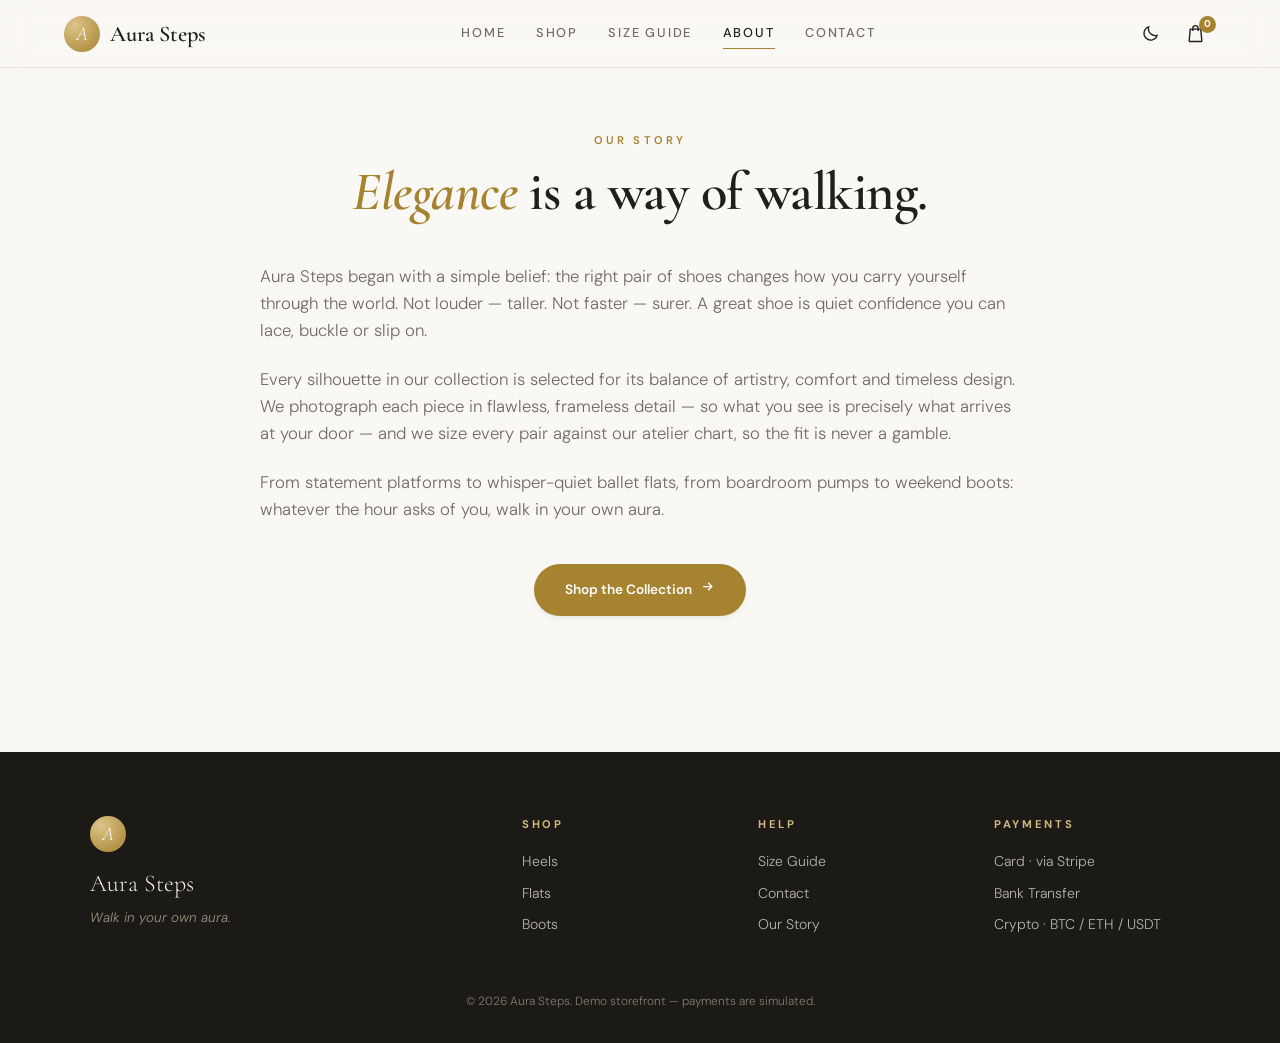
==== about.html @ 06e5fdce "Add Aura Steps luxury storefront Multi-page static store (home, shop, product, cart, checkout, size " ====
<!DOCTYPE html>
<html lang="en">
<head>
  <meta charset="UTF-8" />
  <meta name="viewport" content="width=device-width, initial-scale=1.0" />
  <title>Our Story — Aura Steps</title>
  <link rel="preconnect" href="https://fonts.googleapis.com" />
  <link rel="preconnect" href="https://fonts.gstatic.com" crossorigin />
  <link href="https://fonts.googleapis.com/css2?family=Cormorant+Garamond:ital,wght@0,500;0,600;1,500&family=DM+Sans:ital,opsz,wght@0,9..40,300;0,9..40,400;0,9..40,500;0,9..40,600;1,9..40,300&display=swap" rel="stylesheet" />
  <link rel="stylesheet" href="assets/styles.css" />
</head>
<body data-page="about">

  <header class="site-header" id="siteHeader"></header>

  <div class="container page-head" style="text-align:center;">
    <p class="eyebrow">Our Story</p>
    <h1><em style="color:hsl(var(--primary)); font-style:italic;">Elegance</em> is a way of walking.</h1>
  </div>

  <section class="section container" style="max-width: 760px; padding-top: 2rem;">
    <p style="color:hsl(var(--muted-foreground)); font-size:1.05rem; margin-bottom:1.4rem;">
      Aura Steps began with a simple belief: the right pair of shoes changes how you carry yourself through the world.
      Not louder — taller. Not faster — surer. A great shoe is quiet confidence you can lace, buckle or slip on.
    </p>
    <p style="color:hsl(var(--muted-foreground)); font-size:1.05rem; margin-bottom:1.4rem;">
      Every silhouette in our collection is selected for its balance of artistry, comfort and timeless design.
      We photograph each piece in flawless, frameless detail — so what you see is precisely what arrives at your door —
      and we size every pair against our atelier chart, so the fit is never a gamble.
    </p>
    <p style="color:hsl(var(--muted-foreground)); font-size:1.05rem;">
      From statement platforms to whisper-quiet ballet flats, from boardroom pumps to weekend boots:
      whatever the hour asks of you, walk in your own aura.
    </p>
    <div style="text-align:center; margin-top:2.6rem;">
      <a href="shop.html" class="btn btn-primary">Shop the Collection <span data-icon="arrow"></span></a>
    </div>
  </section>

  <footer class="site-footer" id="siteFooter"></footer>

  <script src="assets/data.js"></script>
  <script src="assets/main.js"></script>
</body>
</html>
---- assets/styles.css ----
/* ============================================================
   AURA STEPS — design system
   Warm ivory / gold token palette with dark mode
   (HSL tokens modeled on the Aura Heels style guide)
   ============================================================ */

:root {
  --background: 40 33% 97%;
  --foreground: 30 8% 12%;
  --card: 40 40% 99%;
  --card-foreground: 30 8% 12%;
  --primary: 42 55% 42%;
  --primary-foreground: 0 0% 100%;
  --secondary: 40 30% 92%;
  --secondary-foreground: 30 8% 15%;
  --muted: 40 25% 93%;
  --muted-foreground: 30 6% 42%;
  --accent: 42 35% 89%;
  --accent-foreground: 30 8% 15%;
  --destructive: 0 72% 45%;
  --border: 38 20% 86%;
  --input: 38 20% 84%;
  --ring: 42 55% 42%;

  --radius: 0.625rem;
  --radius-sm: calc(var(--radius) - 4px);
  --radius-lg: calc(var(--radius) + 4px);
  --radius-full: 9999px;

  --shadow-sm: 0 1px 2px 0 rgb(0 0 0 / 0.03), 0 1px 3px 0 rgb(0 0 0 / 0.06);
  --shadow-md: 0 4px 6px -1px rgb(0 0 0 / 0.05), 0 2px 4px -2px rgb(0 0 0 / 0.05);
  --shadow-lg: 0 10px 15px -3px rgb(0 0 0 / 0.07), 0 4px 6px -4px rgb(0 0 0 / 0.05);
  --shadow-hero: 0 30px 80px -35px rgba(68, 48, 16, 0.55);

  --duration-fast: 150ms;
  --duration-normal: 250ms;
  --duration-slow: 350ms;

  --font-body: "DM Sans", "Segoe UI", sans-serif;
  --font-display: "Cormorant Garamond", Georgia, serif;

  --shoe-pane: radial-gradient(circle at 50% 32%, hsl(40 45% 99%) 0%, hsl(40 33% 94%) 62%, hsl(39 30% 89%) 100%);
  --shoe-shadow: drop-shadow(0 22px 18px rgba(60, 45, 20, 0.26));
}

.dark {
  --background: 240 8% 6%;
  --foreground: 40 20% 96%;
  --card: 240 7% 9%;
  --card-foreground: 40 20% 96%;
  --primary: 42 55% 55%;
  --primary-foreground: 30 10% 8%;
  --secondary: 240 5% 13%;
  --secondary-foreground: 40 20% 96%;
  --muted: 240 5% 14%;
  --muted-foreground: 40 8% 62%;
  --accent: 240 5% 17%;
  --accent-foreground: 40 20% 96%;
  --border: 240 5% 17%;
  --input: 240 5% 19%;
  --ring: 42 55% 55%;

  --shadow-sm: 0 1px 3px 0 rgb(0 0 0 / 0.3), 0 1px 2px -1px rgb(0 0 0 / 0.3);
  --shadow-md: 0 4px 6px -1px rgb(0 0 0 / 0.35), 0 2px 4px -2px rgb(0 0 0 / 0.3);
  --shadow-lg: 0 10px 15px -3px rgb(0 0 0 / 0.4), 0 4px 6px -4px rgb(0 0 0 / 0.3);
  --shadow-hero: 0 30px 80px -35px rgba(0, 0, 0, 0.8);

  --shoe-pane: radial-gradient(circle at 50% 32%, hsl(240 6% 15%) 0%, hsl(240 6% 11%) 62%, hsl(240 7% 8%) 100%);
  --shoe-shadow: drop-shadow(0 22px 20px rgba(0, 0, 0, 0.55));
}

* { margin: 0; padding: 0; box-sizing: border-box; }
[hidden] { display: none !important; }
html { scroll-behavior: smooth; }

body {
  font-family: var(--font-body);
  background: hsl(var(--background));
  color: hsl(var(--foreground));
  line-height: 1.6;
  font-weight: 300;
  transition: background-color var(--duration-normal), color var(--duration-normal);
}

h1, h2, h3 { font-family: var(--font-display); font-weight: 600; line-height: 1.05; letter-spacing: -0.01em; }
a { color: inherit; }
img { max-width: 100%; }

.eyebrow {
  display: inline-flex; align-items: center; gap: 0.5rem;
  text-transform: uppercase; letter-spacing: 0.28em;
  font-size: 0.7rem; font-weight: 600;
  color: hsl(var(--primary));
  margin-bottom: 0.9rem;
}

.container { max-width: 1200px; margin: 0 auto; padding: 0 1.5rem; }
.section { padding: 4.5rem 0; }
.section-head { margin-bottom: 2.4rem; }
.section-head.center { text-align: center; }
.section-head h2 { font-size: clamp(2rem, 3.6vw, 2.8rem); }
.section-sub { color: hsl(var(--muted-foreground)); max-width: 540px; margin-top: 0.6rem; }
.center .section-sub { margin-inline: auto; }

/* ---------- Buttons ---------- */
.btn {
  display: inline-flex; align-items: center; justify-content: center; gap: 0.55rem;
  font-family: var(--font-body); font-size: 0.85rem; font-weight: 600;
  text-decoration: none; border: none; cursor: pointer;
  padding: 0.95rem 1.9rem; border-radius: var(--radius-full);
  transition: transform var(--duration-fast), background-color var(--duration-fast), color var(--duration-fast);
}
.btn-primary { background: hsl(var(--primary)); color: hsl(var(--primary-foreground)); box-shadow: var(--shadow-md); }
.btn-primary:hover { transform: scale(1.04); }
.btn-dark { background: hsl(var(--foreground)); color: hsl(var(--background)); box-shadow: var(--shadow-md); }
.btn-dark:hover { transform: scale(1.04); }
.btn-outline {
  background: hsl(var(--card) / 0.8); color: hsl(var(--foreground));
  border: 1px solid hsl(var(--border)); box-shadow: var(--shadow-sm); backdrop-filter: blur(6px);
}
.btn-outline:hover { background: hsl(var(--accent)); }
.btn-block { width: 100%; }

/* ---------- Header ---------- */
.site-header {
  position: sticky; top: 0; z-index: 50;
  background: hsl(var(--background) / 0.82);
  backdrop-filter: blur(14px);
  border-bottom: 1px solid hsl(var(--border) / 0.7);
}
.nav-inner {
  max-width: 1200px; margin: 0 auto;
  display: flex; align-items: center; justify-content: space-between;
  padding: 0.85rem 1.5rem; gap: 1rem;
}
.brand { display: flex; align-items: center; gap: 0.65rem; text-decoration: none; }
.brand-mark {
  width: 36px; height: 36px; border-radius: 50%;
  display: grid; place-items: center;
  background: radial-gradient(circle at 30% 25%, hsl(42 55% 70%), hsl(var(--primary)));
  color: #fff; font-family: var(--font-display); font-size: 1.25rem; font-style: italic;
}
.brand-name { font-family: var(--font-display); font-size: 1.4rem; font-weight: 600; }
.nav-links { display: flex; gap: 1.9rem; }
.nav-links a {
  text-decoration: none; font-size: 0.8rem; letter-spacing: 0.14em; text-transform: uppercase;
  font-weight: 500; color: hsl(var(--muted-foreground));
  transition: color var(--duration-fast);
  padding: 0.3rem 0;
}
.nav-links a:hover { color: hsl(var(--primary)); }
.nav-links a.active { color: hsl(var(--foreground)); border-bottom: 1.5px solid hsl(var(--primary)); }
.nav-actions { display: flex; align-items: center; gap: 0.35rem; }
.icon-btn {
  position: relative; display: grid; place-items: center;
  width: 40px; height: 40px; border-radius: 50%;
  background: none; border: none; cursor: pointer; color: hsl(var(--foreground));
  text-decoration: none; transition: background-color var(--duration-fast);
}
.icon-btn:hover { background: hsl(var(--accent)); }
.cart-count {
  position: absolute; top: 2px; right: 0;
  background: hsl(var(--primary)); color: hsl(var(--primary-foreground));
  font-size: 0.62rem; font-weight: 700;
  min-width: 17px; height: 17px; border-radius: var(--radius-full);
  display: grid; place-items: center; padding: 0 3px;
}
.menu-btn { display: none; }

/* ---------- Hero ---------- */
.hero {
  position: relative; overflow: hidden; isolation: isolate;
  background:
    radial-gradient(circle at 75% 35%, hsl(var(--primary) / 0.16), transparent 38%),
    linear-gradient(135deg, hsl(var(--background)), hsl(var(--secondary)));
}
.hero-ring {
  position: absolute; left: -6rem; top: 5rem; width: 18rem; height: 18rem;
  border-radius: 50%; border: 1px solid hsl(var(--primary) / 0.16);
}
.hero-glow {
  position: absolute; right: -6rem; top: -6rem; width: 24rem; height: 24rem;
  border-radius: 50%; background: hsl(var(--primary) / 0.06); filter: blur(48px);
}
.hero-grid {
  position: relative; max-width: 1200px; margin: 0 auto;
  display: grid; grid-template-columns: 1.05fr 0.95fr; align-items: center;
  gap: 2.5rem; padding: 4.5rem 1.5rem 5rem; min-height: 620px;
}
.hero h1 { font-size: clamp(2.9rem, 6vw, 4.6rem); letter-spacing: -0.02em; }
.hero h1 span { color: hsl(var(--primary)); font-style: italic; }
.hero-sub { margin-top: 1.4rem; max-width: 460px; color: hsl(var(--muted-foreground)); font-size: 1.05rem; }
.hero-ctas { margin-top: 2rem; display: flex; flex-wrap: wrap; gap: 0.8rem; }
.hero-tags {
  margin-top: 2.4rem; display: flex; flex-wrap: wrap; gap: 0.6rem 1.7rem;
  font-size: 0.68rem; letter-spacing: 0.16em; text-transform: uppercase; color: hsl(var(--muted-foreground));
}
.hero-figure { position: relative; max-width: 520px; width: 100%; margin: 0 auto; }
.hero-figure-ring {
  position: absolute; inset: -1.1rem; border-radius: 2.5rem;
  border: 1px solid hsl(var(--primary) / 0.22); transform: rotate(3deg);
}
.hero-figure-card {
  position: relative; aspect-ratio: 1; border-radius: 2rem; overflow: hidden;
  background: var(--shoe-pane); box-shadow: var(--shadow-hero);
  display: grid; place-items: center;
}
.hero-figure-card img { width: 74%; height: 74%; object-fit: contain; filter: var(--shoe-shadow); }
.hero-spot {
  position: absolute; left: 1.4rem; right: 1.4rem; bottom: 1.4rem;
  display: flex; align-items: flex-end; justify-content: space-between; gap: 1rem;
  background: hsl(var(--background) / 0.85); border: 1px solid hsl(var(--border) / 0.7);
  border-radius: 1.1rem; padding: 0.95rem 1.1rem; backdrop-filter: blur(10px); box-shadow: var(--shadow-md);
}
.hero-spot .eyebrow { margin: 0; font-size: 0.6rem; }
.hero-spot h3 { font-size: 1.25rem; margin-top: 0.2rem; }
.hero-spot a {
  white-space: nowrap; text-decoration: none;
  background: hsl(var(--foreground)); color: hsl(var(--background));
  font-size: 0.72rem; font-weight: 600; padding: 0.5rem 1rem; border-radius: var(--radius-full);
}

/* ---------- Value props ---------- */
.value-props { border-bottom: 1px solid hsl(var(--border) / 0.6); background: hsl(var(--secondary) / 0.4); }
.value-grid {
  max-width: 1200px; margin: 0 auto;
  display: grid; grid-template-columns: repeat(3, 1fr); gap: 1.4rem;
  padding: 2.4rem 1.5rem;
}
.value-item {
  display: flex; gap: 1rem; align-items: flex-start;
  background: hsl(var(--card)); border-radius: var(--radius-lg);
  padding: 1.25rem 1.3rem; box-shadow: var(--shadow-sm);
}
.value-item .vicon {
  flex-shrink: 0; width: 44px; height: 44px; border-radius: 50%;
  display: grid; place-items: center;
  background: hsl(var(--primary) / 0.1); color: hsl(var(--primary));
}
.value-item h3 { font-family: var(--font-body); font-size: 0.95rem; font-weight: 600; }
.value-item p { font-size: 0.85rem; color: hsl(var(--muted-foreground)); margin-top: 0.2rem; }

/* ---------- Product cards ---------- */
.product-grid {
  display: grid; grid-template-columns: repeat(auto-fill, minmax(240px, 1fr)); gap: 1.5rem;
}
.product-card {
  display: block; text-decoration: none;
  background: hsl(var(--card)); border: 1px solid hsl(var(--border) / 0.7);
  border-radius: 1.1rem; overflow: hidden;
  transition: transform var(--duration-normal), box-shadow var(--duration-normal);
}
.product-card:hover { transform: translateY(-5px); box-shadow: var(--shadow-lg); }
.product-card-image {
  aspect-ratio: 1 / 1.02; position: relative; overflow: hidden;
  display: grid; place-items: center; background: var(--shoe-pane);
}
.product-card-image img {
  width: 76%; height: 76%; object-fit: contain;
  filter: var(--shoe-shadow);
  transition: transform var(--duration-slow);
}
.product-card:hover .product-card-image img { transform: translateY(-4px) scale(1.04); }
.product-badge {
  position: absolute; top: 13px; left: 13px; z-index: 2;
  background: hsl(var(--card) / 0.92); color: hsl(var(--primary));
  font-size: 0.6rem; font-weight: 700; letter-spacing: 0.18em; text-transform: uppercase;
  padding: 0.32rem 0.75rem; border-radius: var(--radius-full); box-shadow: var(--shadow-sm);
}
.product-card-body { padding: 1.05rem 1.2rem 1.3rem; text-align: center; }
.product-style { font-size: 0.66rem; letter-spacing: 0.2em; text-transform: uppercase; color: hsl(var(--muted-foreground)); }
.product-card-body h3 { font-size: 1.35rem; margin-top: 0.15rem; }
.product-price { margin-top: 0.4rem; font-weight: 600; font-size: 0.95rem; }
.empty-note { grid-column: 1 / -1; text-align: center; color: hsl(var(--muted-foreground)); padding: 3rem 0; font-style: italic; font-family: var(--font-display); font-size: 1.25rem; }

.row-head { display: flex; align-items: flex-end; justify-content: space-between; gap: 1rem; margin-bottom: 2rem; }

/* ---------- Story ---------- */
.story { background: hsl(var(--secondary) / 0.4); }
.story-grid {
  max-width: 1200px; margin: 0 auto;
  display: grid; grid-template-columns: 1fr 1fr; align-items: center; gap: 2.6rem;
  padding: 4.5rem 1.5rem;
}
.story-collage {
  position: relative; aspect-ratio: 4 / 3; border-radius: 2rem;
  background: linear-gradient(135deg, hsl(var(--card)), hsl(var(--secondary)), hsl(var(--accent)));
  box-shadow: var(--shadow-lg);
}
.story-collage .tile {
  position: absolute; border-radius: 1.1rem; overflow: hidden;
  background: var(--shoe-pane); box-shadow: var(--shadow-lg);
  display: grid; place-items: center;
}
.story-collage .tile img { width: 80%; height: 80%; object-fit: contain; filter: var(--shoe-shadow); }
.tile-1 { left: 6%; top: 10%; width: 55%; height: 74%; transform: rotate(-3deg); }
.tile-2 { right: 5%; top: 7%; width: 36%; height: 42%; transform: rotate(3deg); }
.tile-3 { right: 8%; bottom: 6%; width: 38%; height: 38%; transform: rotate(-2deg); }
.story-copy h2 { font-size: clamp(2rem, 3.6vw, 2.8rem); margin-bottom: 1rem; }
.story-copy p { color: hsl(var(--muted-foreground)); }
.story-stats { margin-top: 2.2rem; display: grid; grid-template-columns: repeat(3, 1fr); gap: 1.4rem; }
.counter { font-family: var(--font-display); font-size: 2.3rem; font-weight: 600; color: hsl(var(--primary)); }
.story-stats p { font-size: 0.85rem; color: hsl(var(--muted-foreground)); margin-top: 0.15rem; }

/* ---------- Shop toolbar ---------- */
.shop-toolbar {
  display: flex; flex-wrap: wrap; align-items: center; gap: 0.9rem;
  margin-bottom: 2.2rem;
}
.search-wrap {
  display: flex; align-items: center; gap: 0.55rem;
  background: hsl(var(--card)); border: 1px solid hsl(var(--input));
  border-radius: var(--radius-full); padding: 0.6rem 1.1rem; flex: 1; min-width: 210px;
  color: hsl(var(--muted-foreground));
}
.search-wrap input {
  border: none; background: none; outline: none; width: 100%;
  font-family: var(--font-body); font-size: 0.9rem; color: hsl(var(--foreground));
}
.filter-chip {
  background: hsl(var(--card)); border: 1px solid hsl(var(--border));
  border-radius: var(--radius-full); padding: 0.55rem 1.35rem; cursor: pointer;
  font-family: var(--font-body); font-size: 0.76rem; letter-spacing: 0.14em; text-transform: uppercase;
  color: hsl(var(--muted-foreground)); transition: all var(--duration-fast); font-weight: 500;
}
.filter-chip:hover { border-color: hsl(var(--primary)); color: hsl(var(--primary)); }
.filter-chip.active { background: hsl(var(--foreground)); border-color: hsl(var(--foreground)); color: hsl(var(--background)); }
.sort-select {
  background: hsl(var(--card)); border: 1px solid hsl(var(--input));
  border-radius: var(--radius-full); padding: 0.6rem 1rem;
  font-family: var(--font-body); font-size: 0.85rem; color: hsl(var(--foreground)); cursor: pointer;
}
.shop-count { font-size: 0.8rem; color: hsl(var(--muted-foreground)); letter-spacing: 0.08em; }

/* ---------- Product page ---------- */
.breadcrumb { font-size: 0.8rem; color: hsl(var(--muted-foreground)); margin-bottom: 1.6rem; }
.breadcrumb a { color: inherit; text-decoration: none; }
.breadcrumb a:hover { color: hsl(var(--primary)); }
.breadcrumb span { color: hsl(var(--foreground)); }
.pd-grid { display: grid; grid-template-columns: 1fr 1fr; gap: 3rem; align-items: start; }
.pd-image {
  position: relative; border-radius: 1.6rem; overflow: hidden;
  background: var(--shoe-pane); aspect-ratio: 1; display: grid; place-items: center;
  box-shadow: var(--shadow-md);
}
.pd-image img { width: 78%; height: 78%; object-fit: contain; filter: var(--shoe-shadow); }
.pd-info h1 { font-size: clamp(2.1rem, 4vw, 3rem); }
.pd-style { font-size: 0.75rem; letter-spacing: 0.22em; text-transform: uppercase; color: hsl(var(--muted-foreground)); margin-top: 0.3rem; }
.pd-price { font-size: 1.4rem; font-weight: 600; color: hsl(var(--primary)); margin: 1rem 0 1.1rem; }
.pd-desc { color: hsl(var(--muted-foreground)); font-size: 0.95rem; }
.pd-section { margin-top: 1.7rem; }
.pd-label-row {
  display: flex; justify-content: space-between; align-items: center;
  font-size: 0.75rem; letter-spacing: 0.14em; text-transform: uppercase;
  color: hsl(var(--muted-foreground)); margin-bottom: 0.7rem; font-weight: 500;
}
.link-btn {
  background: none; border: none; cursor: pointer; font-family: var(--font-body);
  font-size: 0.78rem; color: hsl(var(--primary)); text-decoration: underline; text-underline-offset: 3px;
}
.size-pills { display: flex; flex-wrap: wrap; gap: 0.5rem; }
.size-pill {
  min-width: 47px; padding: 0.55rem 0.7rem;
  border: 1px solid hsl(var(--input)); border-radius: var(--radius);
  background: hsl(var(--card)); color: hsl(var(--foreground));
  font-family: var(--font-body); font-size: 0.85rem; cursor: pointer;
  transition: all var(--duration-fast);
}
.size-pill:hover { border-color: hsl(var(--primary)); }
.size-pill.selected { background: hsl(var(--foreground)); color: hsl(var(--background)); border-color: hsl(var(--foreground)); }
.size-error { color: hsl(var(--destructive)); font-size: 0.8rem; margin-top: 0.55rem; }
.pd-chart { margin-top: 1rem; border: 1px solid hsl(var(--border)); border-radius: var(--radius-lg); overflow: hidden; }
.qty-row { display: flex; align-items: center; gap: 1.1rem; margin-top: 1.7rem; }
.qty-control {
  display: flex; align-items: center; gap: 0.85rem;
  border: 1px solid hsl(var(--input)); border-radius: var(--radius-full);
  padding: 0.4rem 0.9rem; background: hsl(var(--card));
}
.qty-control button {
  background: none; border: none; cursor: pointer; font-size: 1.05rem;
  color: hsl(var(--muted-foreground)); padding: 0.1rem 0.3rem;
}
.pd-fineprint { text-align: center; font-size: 0.75rem; color: hsl(var(--muted-foreground)); margin-top: 0.9rem; }

/* ---------- Size tables ---------- */
.table-wrap { overflow-x: auto; border-radius: var(--radius-lg); box-shadow: var(--shadow-md); }
.size-table { width: 100%; border-collapse: collapse; background: hsl(var(--card)); font-size: 0.9rem; min-width: 520px; }
.size-table th {
  background: hsl(var(--foreground)); color: hsl(var(--background));
  font-weight: 500; letter-spacing: 0.16em; text-transform: uppercase; font-size: 0.68rem;
  padding: 0.85rem 1rem;
}
.size-table td { padding: 0.72rem 1rem; text-align: center; border-bottom: 1px solid hsl(var(--border)); color: hsl(var(--muted-foreground)); }
.size-table tr:last-child td { border-bottom: none; }
.size-table.compact { min-width: 0; font-size: 0.8rem; }
.size-table.compact th { padding: 0.5rem 0.6rem; font-size: 0.6rem; }
.size-table.compact td { padding: 0.45rem 0.6rem; }

.guide-cards { display: grid; grid-template-columns: repeat(auto-fit, minmax(230px, 1fr)); gap: 1.4rem; margin: 2.2rem 0; }
.guide-card { background: hsl(var(--card)); border: 1px solid hsl(var(--border) / 0.7); border-radius: var(--radius-lg); padding: 1.5rem 1.6rem; box-shadow: var(--shadow-sm); }
.guide-card .vicon {
  width: 44px; height: 44px; border-radius: 50%; display: grid; place-items: center;
  background: hsl(var(--primary) / 0.1); color: hsl(var(--primary)); margin-bottom: 0.9rem;
}
.guide-card h3 { font-size: 1.3rem; margin-bottom: 0.4rem; }
.guide-card p { font-size: 0.88rem; color: hsl(var(--muted-foreground)); }

/* ---------- Cart page ---------- */
.cart-grid { display: grid; grid-template-columns: 1.5fr 1fr; gap: 2.6rem; align-items: start; }
.cart-item { display: flex; gap: 1.1rem; padding: 1.2rem 0; border-bottom: 1px solid hsl(var(--border)); }
.cart-item-thumb {
  width: 92px; height: 92px; border-radius: var(--radius-lg); overflow: hidden; flex-shrink: 0;
  background: var(--shoe-pane); display: grid; place-items: center;
}
.cart-item-thumb img { width: 82%; height: 82%; object-fit: contain; filter: var(--shoe-shadow); }
.cart-item-info { flex: 1; }
.cart-item-info h4 { font-family: var(--font-display); font-size: 1.2rem; }
.cart-item-info h4 a { text-decoration: none; }
.cart-item-meta { font-size: 0.76rem; color: hsl(var(--muted-foreground)); letter-spacing: 0.08em; }
.cart-item-row { display: flex; justify-content: space-between; align-items: center; margin-top: 0.6rem; }
.cart-item-price { font-weight: 600; font-size: 0.95rem; }
.cart-item-remove {
  background: none; border: none; color: hsl(var(--muted-foreground)); cursor: pointer;
  font-size: 0.73rem; text-decoration: underline; margin-top: 0.4rem; font-family: var(--font-body);
}
.summary-card {
  background: hsl(var(--secondary) / 0.5); border: 1px solid hsl(var(--border) / 0.7);
  border-radius: 1.2rem; padding: 1.6rem 1.7rem 1.8rem; position: sticky; top: 90px;
}
.summary-card h3 { font-size: 1.5rem; margin-bottom: 1rem; }
.summary-item { display: flex; justify-content: space-between; gap: 1rem; font-size: 0.85rem; padding: 0.3rem 0; color: hsl(var(--muted-foreground)); }
.summary-line { display: flex; justify-content: space-between; font-size: 0.9rem; padding: 0.45rem 0; border-top: 1px solid hsl(var(--border)); color: hsl(var(--muted-foreground)); }
.summary-line.total { font-size: 1.15rem; font-weight: 600; color: hsl(var(--foreground)); }
.summary-note { font-size: 0.74rem; color: hsl(var(--muted-foreground)); margin: 0.5rem 0 1rem; }
.empty-state { text-align: center; padding: 4rem 1rem; }
.empty-state p { font-family: var(--font-display); font-size: 1.5rem; font-style: italic; color: hsl(var(--muted-foreground)); margin-bottom: 1.6rem; }

/* ---------- Checkout ---------- */
.demo-banner {
  display: inline-block; background: hsl(var(--primary) / 0.12); color: hsl(var(--primary));
  font-size: 0.74rem; letter-spacing: 0.08em; font-weight: 500;
  padding: 0.4rem 1rem; border-radius: var(--radius-full); margin-bottom: 1.8rem;
}
.checkout-grid { display: grid; grid-template-columns: 1.45fr 1fr; gap: 2.6rem; align-items: start; }
.checkout-form h3 { font-size: 1.45rem; margin: 1.6rem 0 0.9rem; }
.checkout-form h3:first-child { margin-top: 0; }
.checkout-form input, .checkout-form select, .checkout-form textarea {
  width: 100%; padding: 0.85rem 1.05rem; margin-bottom: 0.7rem;
  border: 1px solid hsl(var(--input)); border-radius: var(--radius-lg);
  background: hsl(var(--card)); color: hsl(var(--foreground));
  font-family: var(--font-body); font-size: 0.9rem;
}
.checkout-form input:focus, .checkout-form select:focus, .checkout-form textarea:focus {
  outline: none; border-color: hsl(var(--ring));
}
.field-row { display: grid; grid-template-columns: 1fr 1fr; gap: 0.7rem; }
.pay-tabs { display: flex; gap: 0.6rem; margin-bottom: 1.1rem; flex-wrap: wrap; }
.pay-tab {
  flex: 1; min-width: 108px;
  background: hsl(var(--card)); border: 1px solid hsl(var(--border)); border-radius: var(--radius-lg);
  padding: 0.75rem 0.5rem; cursor: pointer; color: hsl(var(--foreground));
  font-family: var(--font-body); font-size: 0.8rem; transition: all var(--duration-fast);
}
.pay-tab:hover { border-color: hsl(var(--primary)); }
.pay-tab.active { background: hsl(var(--foreground)); color: hsl(var(--background)); border-color: hsl(var(--foreground)); }
.pay-note { font-size: 0.74rem; color: hsl(var(--muted-foreground)); margin-bottom: 0.8rem; }
.bank-box {
  background: hsl(var(--card)); border: 1px dashed hsl(var(--primary) / 0.5);
  border-radius: var(--radius-lg); padding: 1rem 1.2rem; margin-bottom: 0.6rem;
}
.bank-box p { display: flex; justify-content: space-between; gap: 1rem; font-size: 0.85rem; padding: 0.25rem 0; }
.bank-box span { color: hsl(var(--muted-foreground)); }
.wallet { font-size: 0.78rem; word-break: break-all; text-align: right; }
.success-card { text-align: center; padding: 4rem 1.5rem; }
.success-ring {
  width: 76px; height: 76px; margin: 0 auto 1.6rem;
  border-radius: 50%; display: grid; place-items: center;
  background: radial-gradient(circle at 30% 25%, hsl(42 55% 70%), hsl(var(--primary)));
  color: #fff;
}
.success-card h2 { font-size: 2.4rem; margin-bottom: 0.8rem; }
.success-card p { color: hsl(var(--muted-foreground)); margin-bottom: 1.8rem; }

/* ---------- Footer ---------- */
.site-footer { background: hsl(30 8% 10%); color: hsl(40 30% 92%); padding: 4rem 1.5rem 2rem; margin-top: 4rem; }
.dark .site-footer { background: hsl(240 8% 4%); }
.footer-inner {
  max-width: 1100px; margin: 0 auto;
  display: grid; grid-template-columns: 2fr 1fr 1fr 1fr; gap: 2.5rem;
}
.footer-brand p { font-family: var(--font-display); font-size: 1.5rem; margin-top: 0.8rem; }
.footer-brand small { color: hsl(35 15% 55%); font-style: italic; }
.footer-col h5 { font-size: 0.7rem; letter-spacing: 0.24em; text-transform: uppercase; color: hsl(42 45% 65%); margin-bottom: 1rem; }
.footer-col a { display: block; color: inherit; opacity: 0.72; text-decoration: none; font-size: 0.88rem; margin-bottom: 0.55rem; }
.footer-col a:hover { opacity: 1; color: hsl(42 45% 65%); }
.footer-note { text-align: center; margin-top: 3rem; font-size: 0.74rem; color: hsl(35 10% 48%); }

/* ---------- Toast ---------- */
.toast {
  position: fixed; bottom: 28px; left: 50%; transform: translateX(-50%);
  background: hsl(var(--foreground)); color: hsl(var(--background));
  padding: 0.85rem 1.8rem; border-radius: var(--radius-full);
  font-size: 0.85rem; letter-spacing: 0.04em;
  z-index: 200; box-shadow: var(--shadow-lg);
  animation: rise var(--duration-normal) ease;
}
@keyframes rise { from { transform: translate(-50%, 14px); opacity: 0; } to { transform: translate(-50%, 0); opacity: 1; } }

/* ---------- Reveal ---------- */
.reveal { opacity: 0; transform: translateY(18px); transition: opacity 0.55s ease, transform 0.55s ease; }
.reveal.in { opacity: 1; transform: none; }

/* ---------- Page header ---------- */
.page-head { padding: 3.6rem 0 0.6rem; }
.page-head h1 { font-size: clamp(2.3rem, 4.5vw, 3.4rem); }

/* ---------- Responsive ---------- */
@media (max-width: 920px) {
  .hero-grid { grid-template-columns: 1fr; padding-top: 3rem; min-height: 0; }
  .hero-figure { max-width: 420px; }
  .value-grid { grid-template-columns: 1fr; }
  .story-grid { grid-template-columns: 1fr; }
  .pd-grid { grid-template-columns: 1fr; gap: 2rem; }
  .cart-grid, .checkout-grid { grid-template-columns: 1fr; }
  .summary-card { position: static; }
  .footer-inner { grid-template-columns: 1fr 1fr; }
  .nav-links {
    display: none;
    position: absolute; top: 100%; left: 0; right: 0;
    flex-direction: column; gap: 0;
    background: hsl(var(--background) / 0.97); backdrop-filter: blur(14px);
    border-bottom: 1px solid hsl(var(--border));
    padding: 0.6rem 1.5rem 1rem;
  }
  .nav-links.open { display: flex; }
  .nav-links a { padding: 0.7rem 0; border-bottom: none; }
  .menu-btn { display: grid; }
}
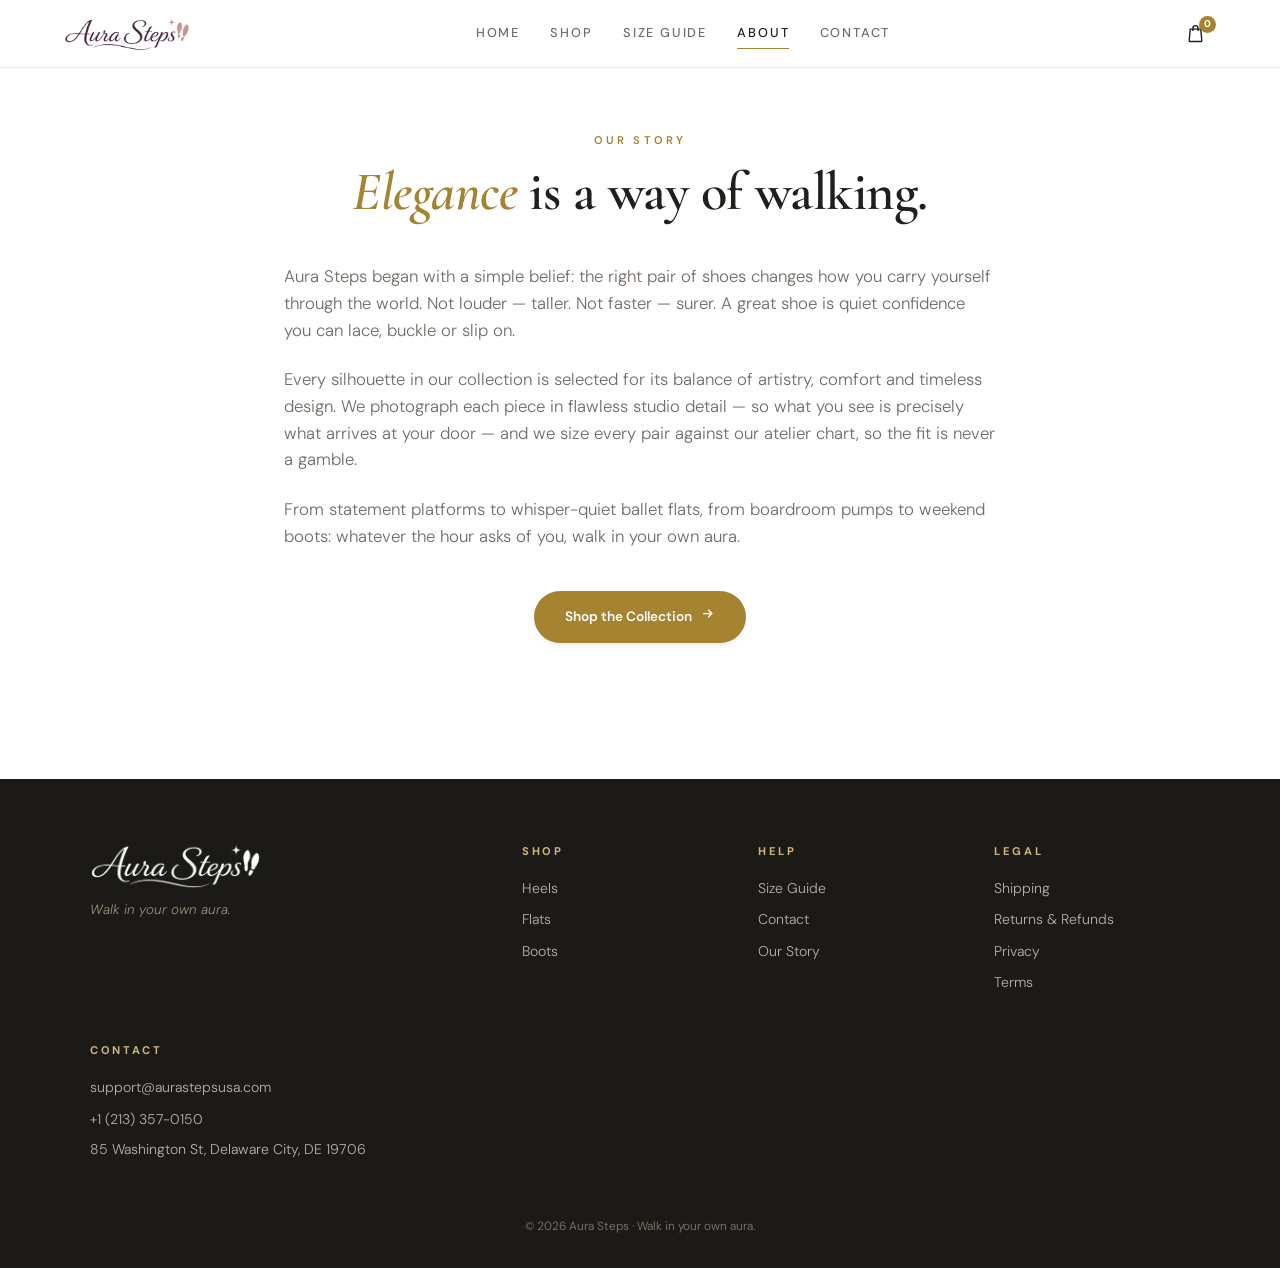
==== commit d94c6bf9: "Reshoot the catalog on white and drop dark mode Replaces every product photo with the new studio set" ====
--- a/about.html
+++ b/about.html
@@ -25,7 +25,7 @@
     </p>
     <p style="color:hsl(var(--muted-foreground)); font-size:1.05rem; margin-bottom:1.4rem;">
       Every silhouette in our collection is selected for its balance of artistry, comfort and timeless design.
-      We photograph each piece in flawless, frameless detail — so what you see is precisely what arrives at your door —
+      We photograph each piece in flawless studio detail — so what you see is precisely what arrives at your door —
       and we size every pair against our atelier chart, so the fit is never a gamble.
     </p>
     <p style="color:hsl(var(--muted-foreground)); font-size:1.05rem;">
--- a/assets/styles.css
+++ b/assets/styles.css
@@ -1,25 +1,27 @@
 /* ============================================================
    AURA STEPS — design system
-   Warm ivory / gold token palette with dark mode
+   Clean white / gold token palette, light only
    (HSL tokens modeled on the Aura Heels style guide)
    ============================================================ */
 
 :root {
-  --background: 40 33% 97%;
+  color-scheme: light;
+
+  --background: 0 0% 100%;
   --foreground: 30 8% 12%;
-  --card: 40 40% 99%;
+  --card: 0 0% 100%;
   --card-foreground: 30 8% 12%;
   --primary: 42 55% 42%;
   --primary-foreground: 0 0% 100%;
-  --secondary: 40 30% 92%;
+  --secondary: 40 14% 96%;
   --secondary-foreground: 30 8% 15%;
-  --muted: 40 25% 93%;
+  --muted: 40 12% 96%;
   --muted-foreground: 30 6% 42%;
-  --accent: 42 35% 89%;
+  --accent: 42 22% 94%;
   --accent-foreground: 30 8% 15%;
   --destructive: 0 72% 45%;
-  --border: 38 20% 86%;
-  --input: 38 20% 84%;
+  --border: 36 12% 89%;
+  --input: 36 12% 86%;
   --ring: 42 55% 42%;
 
   --radius: 0.625rem;
@@ -39,35 +41,9 @@
   --font-body: "DM Sans", "Segoe UI", sans-serif;
   --font-display: "Cormorant Garamond", Georgia, serif;
 
-  --shoe-pane: radial-gradient(circle at 50% 32%, hsl(40 45% 99%) 0%, hsl(40 33% 94%) 62%, hsl(39 30% 89%) 100%);
-  --shoe-shadow: drop-shadow(0 22px 18px rgba(60, 45, 20, 0.26));
-}
-
-.dark {
-  --background: 240 8% 6%;
-  --foreground: 40 20% 96%;
-  --card: 240 7% 9%;
-  --card-foreground: 40 20% 96%;
-  --primary: 42 55% 55%;
-  --primary-foreground: 30 10% 8%;
-  --secondary: 240 5% 13%;
-  --secondary-foreground: 40 20% 96%;
-  --muted: 240 5% 14%;
-  --muted-foreground: 40 8% 62%;
-  --accent: 240 5% 17%;
-  --accent-foreground: 40 20% 96%;
-  --border: 240 5% 17%;
-  --input: 240 5% 19%;
-  --ring: 42 55% 55%;
-
-  --shadow-sm: 0 1px 3px 0 rgb(0 0 0 / 0.3), 0 1px 2px -1px rgb(0 0 0 / 0.3);
-  --shadow-md: 0 4px 6px -1px rgb(0 0 0 / 0.35), 0 2px 4px -2px rgb(0 0 0 / 0.3);
-  --shadow-lg: 0 10px 15px -3px rgb(0 0 0 / 0.4), 0 4px 6px -4px rgb(0 0 0 / 0.3);
-  --shadow-hero: 0 30px 80px -35px rgba(0, 0, 0, 0.8);
-
-  --shoe-pane: radial-gradient(circle at 50% 32%, hsl(240 6% 15%) 0%, hsl(240 6% 11%) 62%, hsl(240 7% 8%) 100%);
-  --shoe-shadow: drop-shadow(0 22px 20px rgba(0, 0, 0, 0.55));
-}
+  --shoe-pane: #ffffff;
+}
+
 
 * { margin: 0; padding: 0; box-sizing: border-box; }
 [hidden] { display: none !important; }
@@ -95,7 +71,7 @@
 }
 
 .container { max-width: 1200px; margin: 0 auto; padding: 0 1.5rem; }
-.section { padding: 4.5rem 0; }
+.section { padding-top: 4.5rem; padding-bottom: 4.5rem; }
 .section-head { margin-bottom: 2.4rem; }
 .section-head.center { text-align: center; }
 .section-head h2 { font-size: clamp(2rem, 3.6vw, 2.8rem); }
@@ -141,6 +117,8 @@
   color: #fff; font-family: var(--font-display); font-size: 1.25rem; font-style: italic;
 }
 .brand-name { font-family: var(--font-display); font-size: 1.4rem; font-weight: 600; }
+.brand-logo { height: 34px; width: auto; display: block; }
+.footer-logo { height: 46px; filter: brightness(0) invert(1); margin-bottom: 0.4rem; }
 .nav-links { display: flex; gap: 1.9rem; }
 .nav-links a {
   text-decoration: none; font-size: 0.8rem; letter-spacing: 0.14em; text-transform: uppercase;
@@ -158,6 +136,12 @@
   text-decoration: none; transition: background-color var(--duration-fast);
 }
 .icon-btn:hover { background: hsl(var(--accent)); }
+.currency-btn {
+  width: auto; min-width: 46px; padding: 0 0.55rem;
+  font-family: var(--font-body); font-size: 0.7rem; font-weight: 600;
+  letter-spacing: 0.08em; color: hsl(var(--muted-foreground));
+}
+.currency-btn:hover { color: hsl(var(--primary)); }
 .cart-count {
   position: absolute; top: 2px; right: 0;
   background: hsl(var(--primary)); color: hsl(var(--primary-foreground));
@@ -205,7 +189,7 @@
   background: var(--shoe-pane); box-shadow: var(--shadow-hero);
   display: grid; place-items: center;
 }
-.hero-figure-card img { width: 74%; height: 74%; object-fit: contain; filter: var(--shoe-shadow); }
+.hero-figure-card img { width: 100%; height: 100%; aspect-ratio: 1; object-fit: contain; }
 .hero-spot {
   position: absolute; left: 1.4rem; right: 1.4rem; bottom: 1.4rem;
   display: flex; align-items: flex-end; justify-content: space-between; gap: 1rem;
@@ -221,7 +205,7 @@
 }
 
 /* ---------- Value props ---------- */
-.value-props { border-bottom: 1px solid hsl(var(--border) / 0.6); background: hsl(var(--secondary) / 0.4); }
+.value-props { border-bottom: 1px solid hsl(var(--border) / 0.6); background: hsl(var(--secondary)); }
 .value-grid {
   max-width: 1200px; margin: 0 auto;
   display: grid; grid-template-columns: repeat(3, 1fr); gap: 1.4rem;
@@ -256,14 +240,14 @@
   display: grid; place-items: center; background: var(--shoe-pane);
 }
 .product-card-image img {
-  width: 76%; height: 76%; object-fit: contain;
-  filter: var(--shoe-shadow);
+  width: 100%; height: 100%; aspect-ratio: 1; object-fit: contain;
   transition: transform var(--duration-slow);
 }
 .product-card:hover .product-card-image img { transform: translateY(-4px) scale(1.04); }
 .product-badge {
   position: absolute; top: 13px; left: 13px; z-index: 2;
-  background: hsl(var(--card) / 0.92); color: hsl(var(--primary));
+  background: hsl(var(--card)); color: hsl(var(--primary));
+  border: 1px solid hsl(var(--primary) / 0.35);
   font-size: 0.6rem; font-weight: 700; letter-spacing: 0.18em; text-transform: uppercase;
   padding: 0.32rem 0.75rem; border-radius: var(--radius-full); box-shadow: var(--shadow-sm);
 }
@@ -276,7 +260,7 @@
 .row-head { display: flex; align-items: flex-end; justify-content: space-between; gap: 1rem; margin-bottom: 2rem; }
 
 /* ---------- Story ---------- */
-.story { background: hsl(var(--secondary) / 0.4); }
+.story { background: hsl(var(--secondary)); }
 .story-grid {
   max-width: 1200px; margin: 0 auto;
   display: grid; grid-template-columns: 1fr 1fr; align-items: center; gap: 2.6rem;
@@ -292,7 +276,7 @@
   background: var(--shoe-pane); box-shadow: var(--shadow-lg);
   display: grid; place-items: center;
 }
-.story-collage .tile img { width: 80%; height: 80%; object-fit: contain; filter: var(--shoe-shadow); }
+.story-collage .tile img { width: 100%; height: 100%; aspect-ratio: 1; object-fit: contain; }
 .tile-1 { left: 6%; top: 10%; width: 55%; height: 74%; transform: rotate(-3deg); }
 .tile-2 { right: 5%; top: 7%; width: 36%; height: 42%; transform: rotate(3deg); }
 .tile-3 { right: 8%; bottom: 6%; width: 38%; height: 38%; transform: rotate(-2deg); }
@@ -341,9 +325,9 @@
 .pd-image {
   position: relative; border-radius: 1.6rem; overflow: hidden;
   background: var(--shoe-pane); aspect-ratio: 1; display: grid; place-items: center;
-  box-shadow: var(--shadow-md);
-}
-.pd-image img { width: 78%; height: 78%; object-fit: contain; filter: var(--shoe-shadow); }
+  border: 1px solid hsl(var(--border) / 0.8); box-shadow: var(--shadow-md);
+}
+.pd-image img { width: 100%; height: 100%; aspect-ratio: 1; object-fit: contain; }
 .pd-info h1 { font-size: clamp(2.1rem, 4vw, 3rem); }
 .pd-style { font-size: 0.75rem; letter-spacing: 0.22em; text-transform: uppercase; color: hsl(var(--muted-foreground)); margin-top: 0.3rem; }
 .pd-price { font-size: 1.4rem; font-weight: 600; color: hsl(var(--primary)); margin: 1rem 0 1.1rem; }
@@ -410,9 +394,10 @@
 .cart-item { display: flex; gap: 1.1rem; padding: 1.2rem 0; border-bottom: 1px solid hsl(var(--border)); }
 .cart-item-thumb {
   width: 92px; height: 92px; border-radius: var(--radius-lg); overflow: hidden; flex-shrink: 0;
-  background: var(--shoe-pane); display: grid; place-items: center;
-}
-.cart-item-thumb img { width: 82%; height: 82%; object-fit: contain; filter: var(--shoe-shadow); }
+  background: var(--shoe-pane); border: 1px solid hsl(var(--border) / 0.8);
+  display: grid; place-items: center;
+}
+.cart-item-thumb img { width: 100%; height: 100%; aspect-ratio: 1; object-fit: contain; }
 .cart-item-info { flex: 1; }
 .cart-item-info h4 { font-family: var(--font-display); font-size: 1.2rem; }
 .cart-item-info h4 a { text-decoration: none; }
@@ -481,9 +466,43 @@
 .success-card h2 { font-size: 2.4rem; margin-bottom: 0.8rem; }
 .success-card p { color: hsl(var(--muted-foreground)); margin-bottom: 1.8rem; }
 
+.pay-lead { font-size: 0.9rem; color: hsl(var(--muted-foreground)); margin-bottom: 1rem; }
+.ship-note { background: hsl(var(--primary) / 0.1); color: hsl(var(--foreground)); border-radius: var(--radius-lg); padding: 0.7rem 1rem; font-size: 0.85rem; margin-bottom: 1rem; }
+.field-msg { font-size: 0.8rem; margin: -0.3rem 0 0.7rem; }
+.field-msg.error { color: hsl(var(--destructive)); }
+.field-msg.ok { color: hsl(150 45% 40%); }
+#coCountry[readonly] { background: hsl(var(--muted)); color: hsl(var(--muted-foreground)); cursor: not-allowed; }
+.addr-field { position: relative; }
+.addr-suggestions {
+  position: absolute; top: calc(100% - 0.5rem); left: 0; right: 0; z-index: 30;
+  background: hsl(var(--card)); border: 1px solid hsl(var(--border));
+  border-radius: var(--radius-lg); box-shadow: var(--shadow-lg);
+  list-style: none; margin: 0; padding: 0.3rem; max-height: 260px; overflow-y: auto;
+}
+.addr-suggestions li {
+  padding: 0.6rem 0.75rem; border-radius: var(--radius); cursor: pointer;
+  font-size: 0.88rem; color: hsl(var(--foreground)); line-height: 1.35;
+}
+.addr-suggestions li:hover, .addr-suggestions li.active { background: hsl(var(--accent)); }
+
+/* ---------- Contact page ---------- */
+.contact-grid { display: grid; grid-template-columns: 0.8fr 1.2fr; gap: 2.4rem; align-items: start; }
+.contact-info {
+  background: hsl(var(--secondary) / 0.5); border: 1px solid hsl(var(--border) / 0.7);
+  border-radius: 1.2rem; padding: 1.8rem 1.8rem 2rem;
+}
+.contact-info h3 { font-size: 1.5rem; margin-bottom: 1.2rem; }
+.contact-line { padding: 0.7rem 0; border-top: 1px solid hsl(var(--border)); }
+.contact-line:first-of-type { border-top: none; }
+.ci-label { display: block; font-size: 0.68rem; letter-spacing: 0.16em; text-transform: uppercase; color: hsl(var(--muted-foreground)); margin-bottom: 0.25rem; }
+.contact-line a, .contact-line span:not(.ci-label) { color: hsl(var(--foreground)); text-decoration: none; font-size: 0.95rem; }
+.contact-line a:hover { color: hsl(var(--primary)); }
+.footer-addr { display: block; opacity: 0.72; font-size: 0.88rem; margin-bottom: 0.55rem; line-height: 1.5; }
+@media (max-width: 760px) { .contact-grid { grid-template-columns: 1fr; } }
+.field-label { display: block; font-size: 0.75rem; letter-spacing: 0.12em; text-transform: uppercase; color: hsl(var(--muted-foreground)); margin-bottom: 0.4rem; }
+
 /* ---------- Footer ---------- */
 .site-footer { background: hsl(30 8% 10%); color: hsl(40 30% 92%); padding: 4rem 1.5rem 2rem; margin-top: 4rem; }
-.dark .site-footer { background: hsl(240 8% 4%); }
 .footer-inner {
   max-width: 1100px; margin: 0 auto;
   display: grid; grid-template-columns: 2fr 1fr 1fr 1fr; gap: 2.5rem;
@@ -511,7 +530,7 @@
 .reveal.in { opacity: 1; transform: none; }
 
 /* ---------- Page header ---------- */
-.page-head { padding: 3.6rem 0 0.6rem; }
+.page-head { padding-top: 3.6rem; padding-bottom: 0.6rem; }
 .page-head h1 { font-size: clamp(2.3rem, 4.5vw, 3.4rem); }
 
 /* ---------- Responsive ---------- */
@@ -536,3 +555,84 @@
   .nav-links a { padding: 0.7rem 0; border-bottom: none; }
   .menu-btn { display: grid; }
 }
+
+/* ---------- Legal / policy pages ---------- */
+.legal-body { color: hsl(var(--muted-foreground)); font-size: 1rem; line-height: 1.75; }
+.legal-body h2 {
+  font-family: "Cormorant Garamond", Georgia, serif;
+  color: hsl(var(--foreground));
+  font-size: 1.5rem; font-weight: 600;
+  margin: 2.2rem 0 0.6rem;
+}
+.legal-body p { margin: 0 0 1rem; }
+.legal-body ul, .legal-body ol { margin: 0 0 1rem; padding-left: 1.3rem; }
+.legal-body li { margin: 0.35rem 0; }
+.legal-body a { color: hsl(var(--primary)); text-decoration: underline; text-underline-offset: 2px; }
+.legal-body strong { color: hsl(var(--foreground)); }
+/* keep hidden address fields hidden inside styled forms */
+.checkout-form [hidden] { display: none !important; }
+
+/* ---------- Sale banner + was/now pricing ---------- */
+.sale-bar {
+  background: hsl(var(--foreground));
+  color: hsl(var(--background));
+  overflow: hidden;
+  white-space: nowrap;
+}
+.sale-track { display: inline-flex; animation: sale-marquee 46s linear infinite; will-change: transform; }
+.sale-track > span {
+  display: inline-block; padding: 0.5rem 0;
+  font-size: 0.68rem; font-weight: 600;
+  letter-spacing: 0.22em; text-transform: uppercase;
+}
+.sale-track > span::after { content: "·"; margin: 0 1.6rem; opacity: 0.5; }
+@keyframes sale-marquee { from { transform: translateX(0); } to { transform: translateX(-50%); } }
+@media (prefers-reduced-motion: reduce) { .sale-track { animation: none; } }
+
+.price-was {
+  color: hsl(var(--muted-foreground));
+  font-weight: 300;
+  text-decoration-thickness: 1px;
+  margin-right: 0.45rem;
+}
+.price-now { color: hsl(var(--primary)); font-weight: 600; }
+
+/* ---------- Product gallery thumbnails ---------- */
+.pd-thumbs { display: flex; gap: 0.6rem; margin-top: 0.75rem; flex-wrap: wrap; }
+.pd-thumb {
+  width: 68px; height: 68px; flex: none; padding: 0; cursor: pointer;
+  border-radius: 0.85rem; overflow: hidden; background: var(--shoe-pane);
+  border: 1.5px solid hsl(var(--border) / 0.85); display: grid; place-items: center;
+  transition: border-color var(--duration-fast);
+}
+.pd-thumb img { width: 100%; height: 100%; aspect-ratio: 1; object-fit: contain; }
+.pd-thumb:hover { border-color: hsl(var(--border)); }
+.pd-thumb.active { border-color: hsl(var(--primary)); }
+.pd-thumb:focus-visible { outline: 2px solid hsl(var(--ring)); outline-offset: 2px; }
+@media (max-width: 620px) { .pd-thumb { width: 58px; height: 58px; } }
+
+/* ---------- Same-day delivery upgrade (checkout) ---------- */
+.delivery-upgrade { margin: 1.4rem 0 0.4rem; }
+.delivery-card {
+  display: flex; align-items: flex-start; gap: 0.85rem; cursor: pointer;
+  padding: 1rem 1.1rem; border-radius: var(--radius-lg);
+  border: 1px solid hsl(var(--border)); background: hsl(var(--card));
+  transition: border-color var(--duration-fast), background-color var(--duration-fast);
+}
+.delivery-card:hover { border-color: hsl(var(--primary) / 0.55); }
+.delivery-card:has(input:checked) {
+  border-color: hsl(var(--primary));
+  background: hsl(var(--primary) / 0.05);
+}
+.delivery-card:focus-within { outline: 2px solid hsl(var(--ring)); outline-offset: 2px; }
+.delivery-card input { width: 18px; height: 18px; margin-top: 0.18rem; flex: none; accent-color: hsl(var(--primary)); cursor: pointer; }
+.delivery-body { display: flex; flex-direction: column; gap: 0.3rem; }
+.delivery-head { display: flex; align-items: baseline; gap: 0.6rem; flex-wrap: wrap; }
+.delivery-title { font-weight: 600; font-size: 0.95rem; color: hsl(var(--foreground)); }
+.delivery-fee {
+  font-size: 0.72rem; font-weight: 600; letter-spacing: 0.06em;
+  color: hsl(var(--primary)); background: hsl(var(--primary) / 0.1);
+  border-radius: var(--radius-full); padding: 0.16rem 0.5rem;
+}
+.delivery-fee::before { content: "+"; }
+.delivery-note { font-size: 0.86rem; line-height: 1.55; color: hsl(var(--muted-foreground)); }
